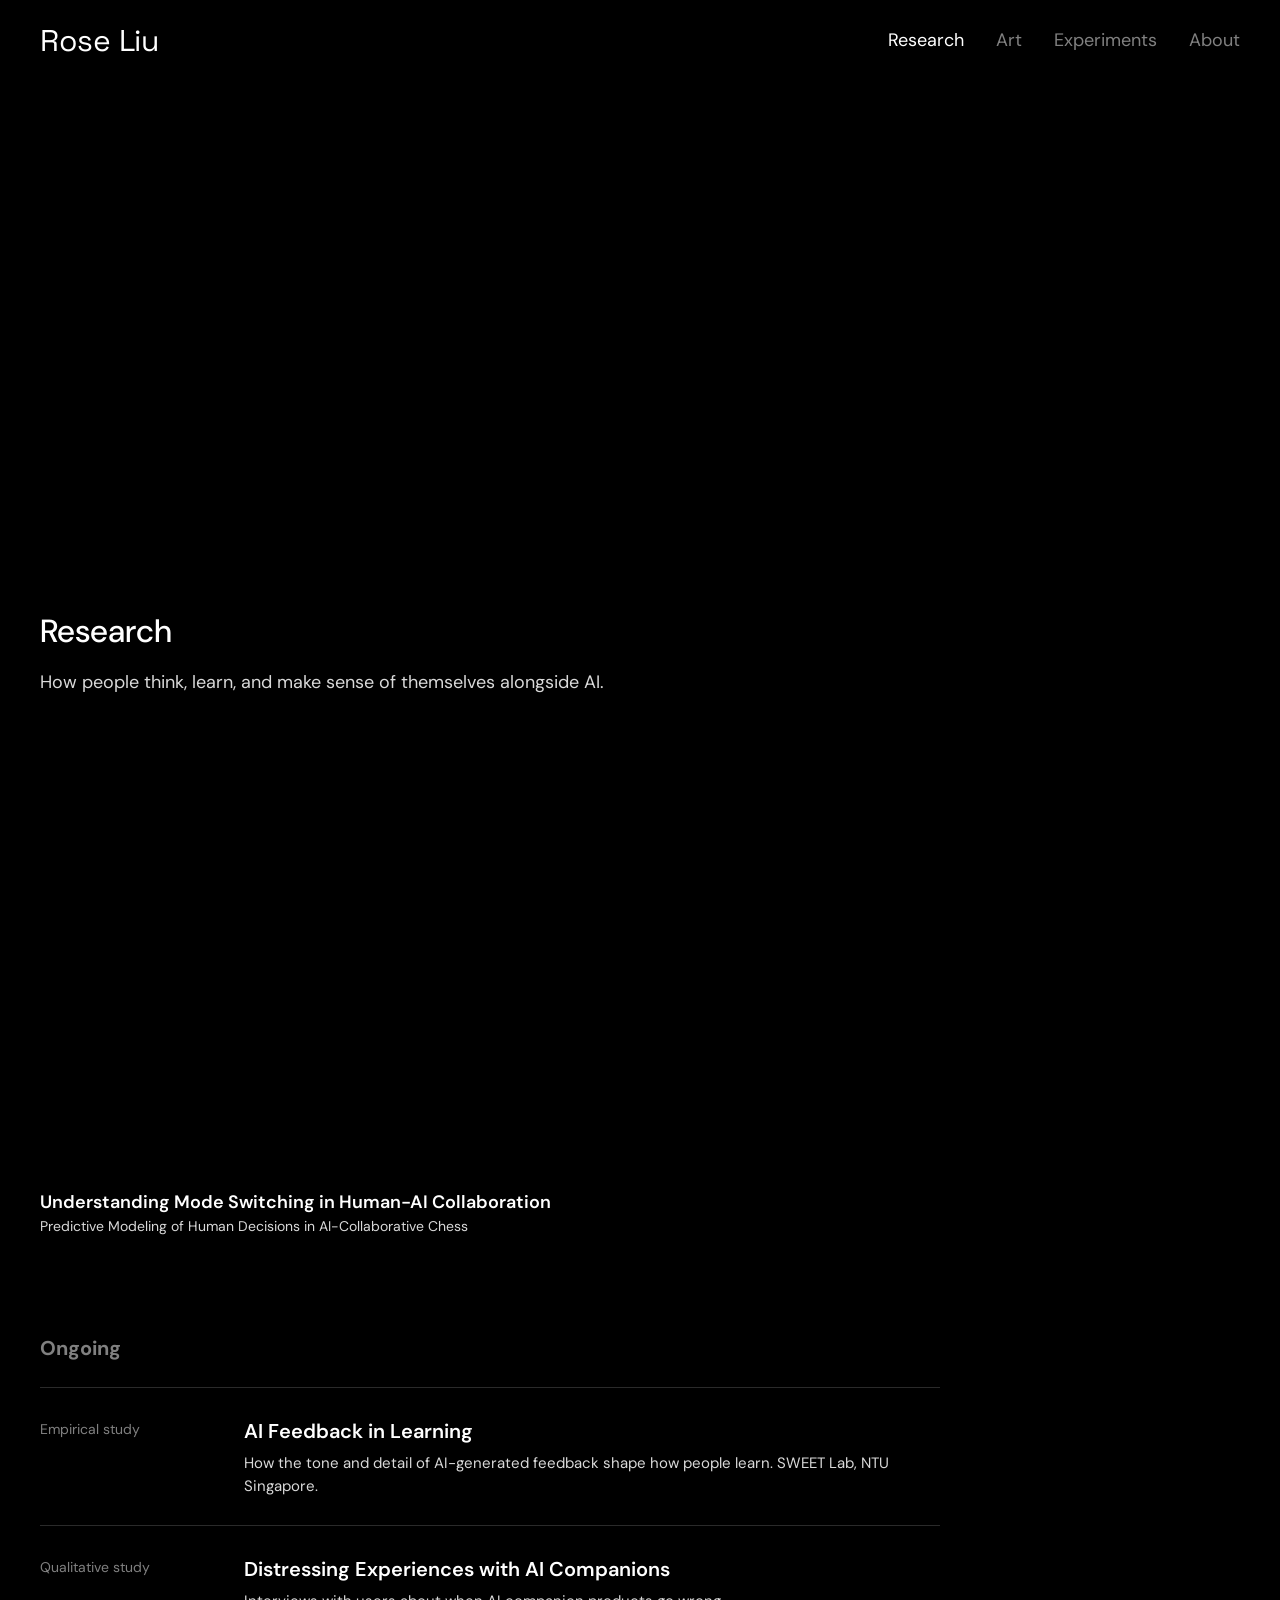
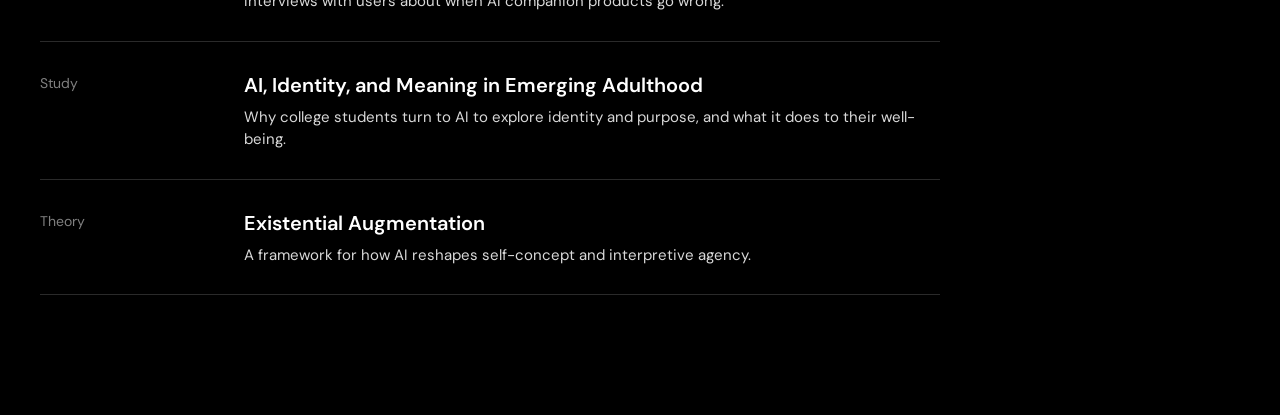
==== index.html @ 37576c98 "Add site pages and styles" ====
<!DOCTYPE html>
<html lang="en">
<head>
  <meta charset="utf-8">
  <meta name="viewport" content="width=device-width, initial-scale=1">
  <title>Rose Liu — Research</title>
  <meta name="description" content="Rose Liu — research on human-AI interaction, art, and experiments.">
  <link rel="preconnect" href="https://fonts.googleapis.com">
  <link rel="preconnect" href="https://fonts.gstatic.com" crossorigin>
  <link href="https://fonts.googleapis.com/css2?family=DM+Sans:opsz,wght@9..40,300;9..40,400;9..40,500;9..40,600&family=Space+Grotesk:wght@400&display=swap" rel="stylesheet">
  <link rel="stylesheet" href="style.css">
</head>
<body>
  <header class="site-header">
    <a class="name" href="./">Rose Liu</a>
    <nav class="site-nav">
      <a href="./" class="current">Research</a>
      <a href="art/">Art</a>
      <a href="experiments/">Experiments</a>
      <a href="about/">About</a>
    </nav>
  </header>

  <main>
    <video class="hero" src="assets/hero.mp4" poster="assets/hero-poster.png"
           autoplay muted loop playsinline></video>

    <section class="page-intro">
      <h1>Research</h1>
      <p>How people think, learn, and make sense of themselves alongside AI.</p>
    </section>

    <div class="grid">
      <div class="card">
        <video class="media" src="assets/mode-switching.mp4" autoplay muted loop playsinline></video>
        <h3>Understanding Mode Switching in Human-AI Collaboration</h3>
        <p>Predictive Modeling of Human Decisions in AI-Collaborative Chess</p>
      </div>
    </div>

    <h2 class="section-label">Ongoing</h2>
    <div class="list">
      <div class="list-item">
        <span class="tag">Empirical study</span>
        <div>
          <h3>AI Feedback in Learning</h3>
          <p>How the tone and detail of AI-generated feedback shape how people learn. SWEET Lab, NTU Singapore.</p>
        </div>
      </div>
      <div class="list-item">
        <span class="tag">Qualitative study</span>
        <div>
          <h3>Distressing Experiences with AI Companions</h3>
          <p>Interviews with users about when AI companion products go wrong.</p>
        </div>
      </div>
      <div class="list-item">
        <span class="tag">Study</span>
        <div>
          <h3>AI, Identity, and Meaning in Emerging Adulthood</h3>
          <p>Why college students turn to AI to explore identity and purpose, and what it does to their well-being.</p>
        </div>
      </div>
      <div class="list-item">
        <span class="tag">Theory</span>
        <div>
          <h3>Existential Augmentation</h3>
          <p>A framework for how AI reshapes self-concept and interpretive agency.</p>
        </div>
      </div>
    </div>
  </main>
</body>
</html>
---- style.css ----
/* Rose Liu — personal site */
:root {
  --bg: #000;
  --fg: #fff;
  --muted: #b8b8b8;
  --dim: #808080;
  --line: #2a2a2a;
}

* { box-sizing: border-box; margin: 0; padding: 0; }

html { scroll-behavior: smooth; }

body {
  background: var(--bg);
  color: var(--fg);
  font-family: "DM Sans", system-ui, -apple-system, "Segoe UI", sans-serif;
  -webkit-font-smoothing: antialiased;
  line-height: 1.5;
}

a { color: inherit; text-decoration: none; }
img, video { display: block; max-width: 100%; }

/* ---------- Header ---------- */
.site-header {
  position: sticky;
  top: 0;
  z-index: 10;
  height: 81px;
  display: flex;
  align-items: center;
  padding-left: clamp(24px, 18vw, 202px);
  background: rgba(0, 0, 0, 0.55);
  backdrop-filter: blur(14px);
  -webkit-backdrop-filter: blur(14px);
}
.site-header .name {
  font-family: "Space Grotesk", "DM Sans", sans-serif;
  font-size: 30px;
  font-weight: 400;
  letter-spacing: -0.01em;
}

/* ---------- Home ---------- */
.hero {
  width: 100%;
  height: 470px;
  object-fit: cover;
  background: #000;
}

.filters {
  display: flex;
  flex-wrap: wrap;
  gap: 12px 38px;
  padding: 18px 40px 0;
  font-size: 20px;
}
.filters button {
  background: none;
  border: 0;
  color: var(--dim);
  font: inherit;
  cursor: pointer;
  transition: color 0.2s;
}
.filters button:hover,
.filters button.active { color: var(--fg); }

.grid {
  display: grid;
  grid-template-columns: repeat(2, minmax(0, 1fr));
  gap: 110px 53px;
  padding: 140px 40px 120px;
}
.card { display: block; }
.card .media {
  width: 100%;
  aspect-ratio: 489 / 325;
  object-fit: cover;
  background: #000;
}
.card .media.contain { object-fit: contain; }
.card h3 {
  margin-top: 40px;
  font-size: 18px;
  font-weight: 600;
  white-space: nowrap;
  overflow: hidden;
  text-overflow: ellipsis;
}
.card p {
  font-size: 14px;
  color: #d9d9d9;
}
a.card:hover .media { opacity: 0.85; transition: opacity 0.2s; }
.card.hidden { display: none; }

/* ---------- Case study ---------- */
.case {
  max-width: 900px;
  margin: 0 auto;
  padding: 66px 24px 120px;
}
.case h1 { font-size: 32px; font-weight: 500; }
.case .subtitle {
  margin-top: 12px;
  font-size: 22px;
  font-weight: 300;
  color: #d9d9d9;
}
.case .lede {
  margin-top: 40px;
  font-size: 18px;
  font-weight: 400;
}
.meta {
  display: grid;
  grid-template-columns: repeat(4, 1fr);
  gap: 24px;
  margin-top: 54px;
  padding-bottom: 60px;
  border-bottom: 1px solid var(--line);
}
.meta h4 { font-size: 16px; font-weight: 500; font-style: italic; }
.meta p { font-size: 16px; color: var(--muted); }
.meta .collab { color: var(--dim); }

.case section { margin-top: 64px; }
.case h2 { font-size: 30px; font-weight: 500; margin-bottom: 24px; }
.case section p,
.case section li { font-size: 18px; margin-bottom: 16px; }
.case section ul { padding-left: 22px; margin-bottom: 24px; }
.case h3 { font-size: 20px; font-weight: 600; margin: 32px 0 12px; }
.case .figure { margin: 40px auto; width: 100%; }

.quotes { display: grid; gap: 16px; margin-top: 16px; }
.quotes blockquote {
  border-left: 2px solid #555;
  padding: 4px 0 4px 18px;
  color: #d9d9d9;
  font-style: italic;
  font-size: 17px;
}

.impl-item { margin-top: 28px; }
.impl-item h3 { margin: 0 0 8px; }
.impl-item h3::before { content: "| "; color: var(--dim); }

.demos {
  display: flex;
  justify-content: center;
  gap: 24px;
  margin-top: 40px;
}
.demos video { height: 361px; width: auto; border-radius: 12px; }

.back {
  display: inline-block;
  margin-top: 80px;
  color: var(--muted);
  font-size: 16px;
}
.back:hover { color: var(--fg); }

/* ---------- Responsive ---------- */
@media (max-width: 760px) {
  .hero { height: 300px; }
  .grid { grid-template-columns: 1fr; gap: 64px; padding: 64px 20px 80px; }
  .filters { padding: 18px 20px 0; font-size: 17px; gap: 8px 22px; }
  .card h3 { margin-top: 20px; white-space: normal; }
  .meta { grid-template-columns: repeat(2, 1fr); }
  .demos video { height: 280px; }
}

/* ---------- Nav (v2) ---------- */
.site-header { justify-content: space-between; padding-right: 40px; }
.site-nav { display: flex; gap: 32px; font-size: 18px; }
.site-nav a { color: var(--dim); transition: color 0.2s; }
.site-nav a:hover, .site-nav a.current { color: var(--fg); }

.page-intro { padding: 56px 40px 0; max-width: 820px; }
.page-intro h1 { font-size: 32px; font-weight: 500; }
.page-intro p { margin-top: 14px; font-size: 18px; color: #d9d9d9; }
.page-intro + .grid { padding-top: 72px; }

/* text-only research list */
.list { padding: 72px 40px 120px; max-width: 980px; }
.list-item { padding: 28px 0; border-top: 1px solid var(--line); display: grid; grid-template-columns: 180px 1fr; gap: 24px; }
.list-item:last-child { border-bottom: 1px solid var(--line); }
.list-item .tag { color: var(--dim); font-size: 14px; padding-top: 3px; }
.list-item h3 { font-size: 20px; font-weight: 600; }
.list-item p { font-size: 15px; color: #d9d9d9; margin-top: 6px; }
.section-label { padding: 80px 40px 0; font-size: 20px; color: var(--dim); }

.placeholder {
  width: 100%; aspect-ratio: 489 / 325; background: #111;
  border: 1px dashed #333; display: flex; align-items: center; justify-content: center;
  color: #555; font-size: 14px;
}

/* about */
.about { max-width: 760px; padding: 64px 40px 120px; }
.about p { font-size: 19px; margin-bottom: 22px; color: #e6e6e6; }
.about h2 { font-size: 16px; font-weight: 500; color: var(--dim); margin: 48px 0 12px; text-transform: uppercase; letter-spacing: 0.08em; }
.about ul { list-style: none; }
.about li { font-size: 17px; margin-bottom: 8px; }
.about a { border-bottom: 1px solid #555; }
.about a:hover { border-color: #fff; }

@media (max-width: 760px) {
  .site-header { flex-direction: column; justify-content: center; align-items: flex-start; height: auto; padding: 14px 20px; gap: 6px; }
  .site-header .name { font-size: 24px; }
  .site-nav { gap: 20px; font-size: 16px; }
  .page-intro, .list, .about, .section-label { padding-left: 20px; padding-right: 20px; }
  .list-item { grid-template-columns: 1fr; gap: 6px; }
}
.site-header { padding-left: 40px; }
.grid:has(+ .section-label) { padding-bottom: 0; }
.section-label { padding-top: 96px; }
.section-label + .list { padding-top: 24px; }
@media (max-width: 760px) { .site-header { padding-left: 20px; } }
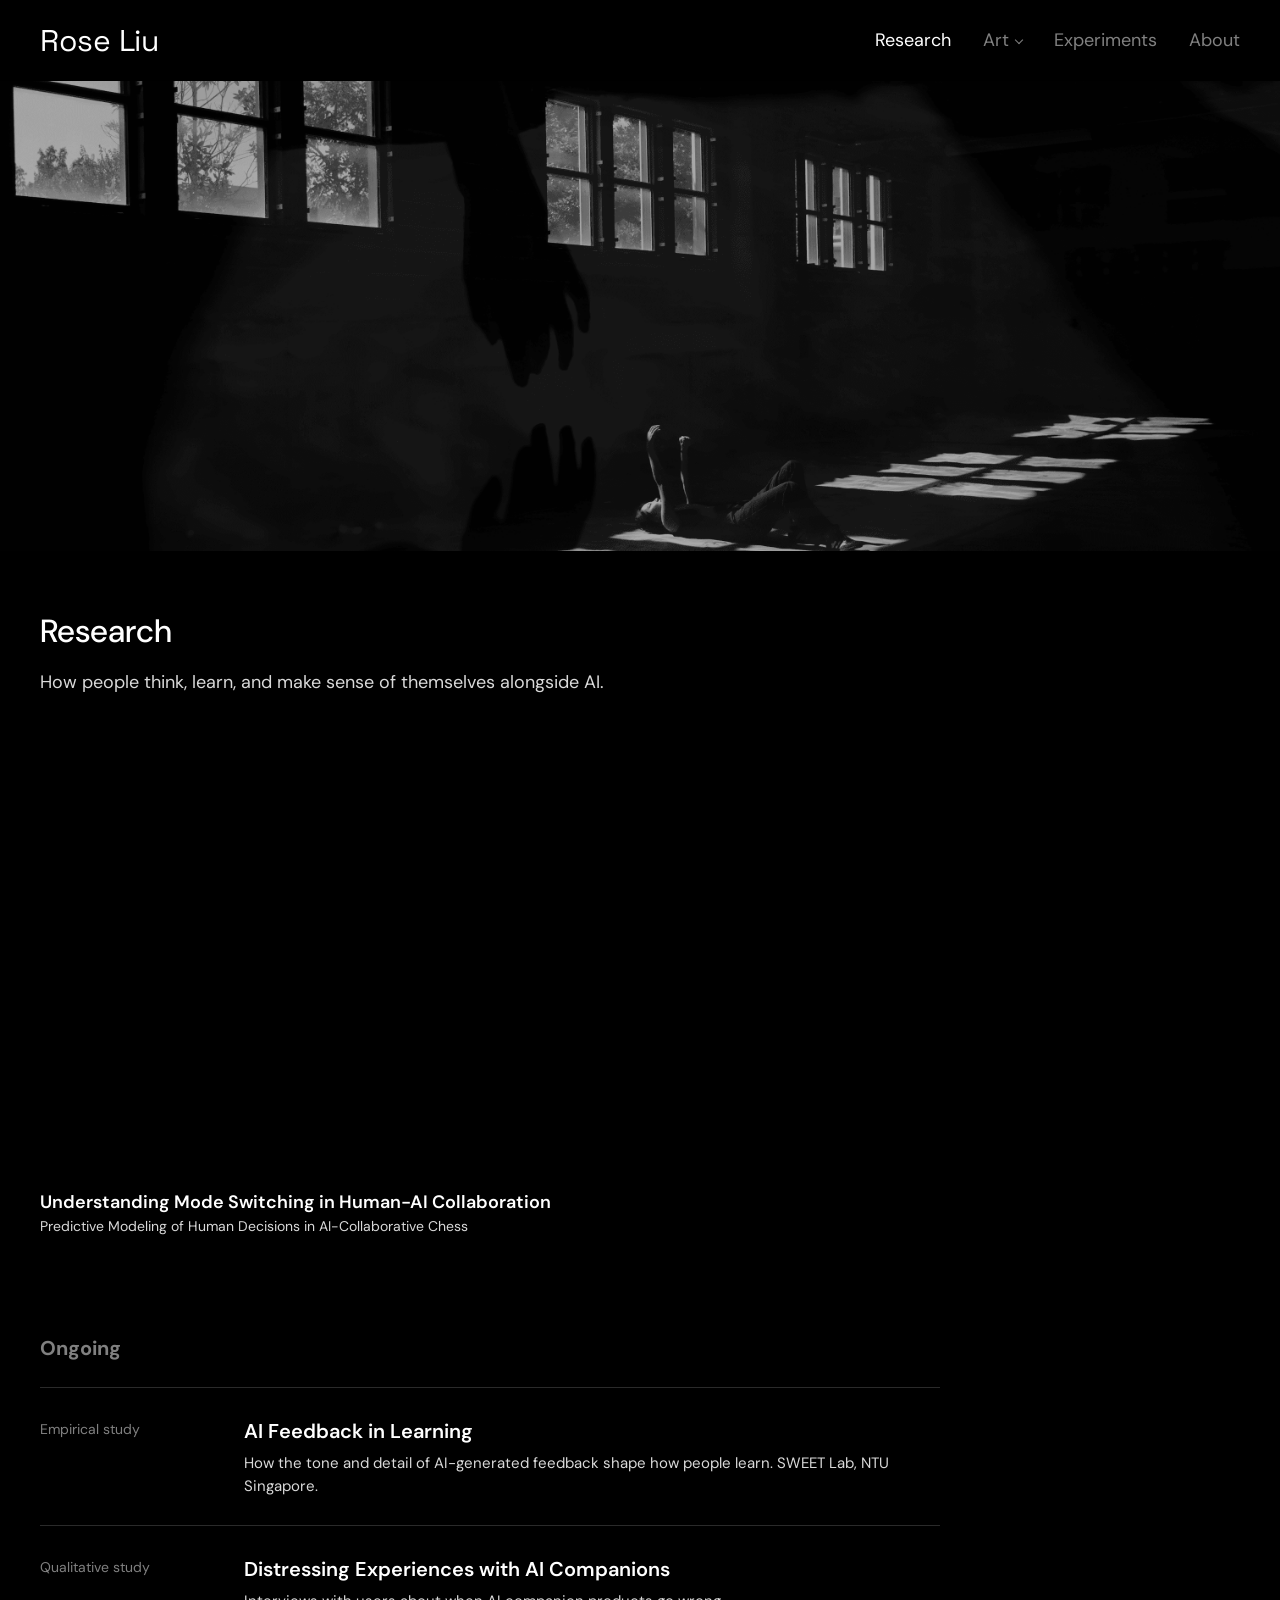
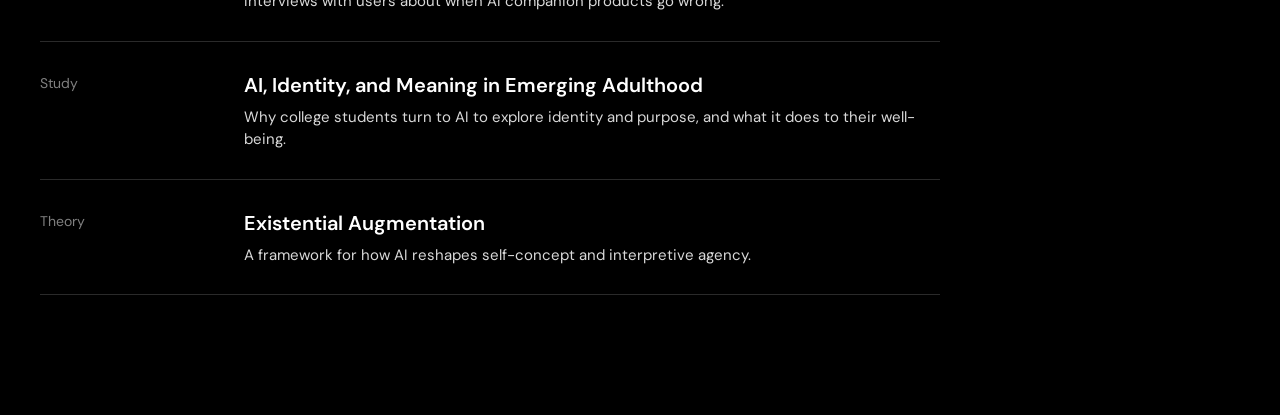
==== commit c02a4ce4: "Art dropdown menu, shared site script, styles" ====
--- a/index.html
+++ b/index.html
@@ -8,14 +8,21 @@
   <link rel="preconnect" href="https://fonts.googleapis.com">
   <link rel="preconnect" href="https://fonts.gstatic.com" crossorigin>
   <link href="https://fonts.googleapis.com/css2?family=DM+Sans:opsz,wght@9..40,300;9..40,400;9..40,500;9..40,600&family=Space+Grotesk:wght@400&display=swap" rel="stylesheet">
-  <link rel="stylesheet" href="style.css">
+  <link rel="stylesheet" href="style.css?v=5">
 </head>
 <body>
   <header class="site-header">
     <a class="name" href="./">Rose Liu</a>
     <nav class="site-nav">
       <a href="./" class="current">Research</a>
-      <a href="art/">Art</a>
+      <div class="nav-drop">
+        <button class="nav-drop-btn" aria-haspopup="true" aria-expanded="false">Art</button>
+        <div class="nav-menu">
+          <a href="works/">Film &amp; Sound</a>
+          <a href="stills/">Photography</a>
+          <a href="editorial/">Editorials</a>
+        </div>
+      </div>
       <a href="experiments/">Experiments</a>
       <a href="about/">About</a>
     </nav>
@@ -70,5 +77,6 @@
       </div>
     </div>
   </main>
+  <script src="site.js?v=5"></script>
 </body>
 </html>
--- a/style.css
+++ b/style.css
@@ -221,3 +221,140 @@
 .section-label { padding-top: 96px; }
 .section-label + .list { padding-top: 24px; }
 @media (max-width: 760px) { .site-header { padding-left: 20px; } }
+
+/* ---------- Art works (v3) ---------- */
+.works-grid { padding-top: 64px; gap: 72px 53px; }
+.works-grid .card .media { aspect-ratio: auto; height: auto; }
+.works-grid .card h3 { margin-top: 20px; }
+.works-grid .card p { color: var(--muted); font-size: 13px; }
+
+.work-hero { width: 100%; max-height: 82vh; object-fit: cover; }
+.work-hero.contain { object-fit: contain; max-height: none; }
+.work-hero.video { max-width: 800px; margin: 0 auto; max-height: none; }
+.work { padding: 56px 50px 120px; max-width: 1110px; }
+.work h1 { font-size: 36px; font-weight: 600; letter-spacing: 0.01em; }
+.work .meta-lines { margin-top: 16px; font-size: 14px; color: var(--muted); line-height: 1.6; }
+.work audio { width: 100%; margin-top: 40px; }
+.work .label { margin: 56px 0 18px; font-size: 12px; letter-spacing: 0.08em; text-transform: uppercase; color: var(--muted); }
+.work .statement p { font-size: 16px; line-height: 1.65; margin-bottom: 22px; color: #e6e6e6; }
+.work .credit p { font-size: 13px; color: var(--muted); line-height: 1.6; }
+.gallery { display: grid; grid-template-columns: repeat(2, minmax(0, 1fr)); gap: 18px; padding: 0 50px 120px; }
+.gallery img { width: 100%; height: auto; }
+
+/* experiments gallery */
+.exp-grid { display: grid; grid-template-columns: repeat(2, minmax(0, 1fr)); gap: 24px; padding: 64px 40px 40px; }
+.exp-grid > * { width: 100%; aspect-ratio: 511 / 260; object-fit: cover; background: #000; }
+
+@media (max-width: 760px) {
+  .work { padding: 40px 20px 80px; }
+  .work h1 { font-size: 28px; }
+  .gallery, .exp-grid { grid-template-columns: 1fr; padding-left: 20px; padding-right: 20px; }
+}
+
+/* ---------- Experiments lightbox (v4) ---------- */
+.exp-item { position: relative; margin: 0; cursor: zoom-in; overflow: hidden; background: #000; aspect-ratio: 511 / 260; }
+.exp-grid > .exp-item { aspect-ratio: 511 / 260; }
+.exp-item > video, .exp-item > img { width: 100%; height: 100%; object-fit: cover; transition: transform .4s ease, opacity .3s; }
+.exp-item:hover > video, .exp-item:hover > img { transform: scale(1.02); opacity: .9; }
+.exp-item figcaption { display: none; }
+.exp-item:focus-visible { outline: 1px solid #fff; outline-offset: 3px; }
+
+.lightbox { position: fixed; inset: 0; z-index: 100; background: rgba(0,0,0,.94); display: none;
+  flex-direction: column; align-items: center; justify-content: center; padding: 48px 24px; cursor: zoom-out; }
+.lightbox.open { display: flex; }
+.lightbox .lb-media { max-width: min(1200px, 92vw); max-height: 74vh; }
+.lightbox .lb-media > * { max-width: 100%; max-height: 74vh; display: block; margin: 0 auto; }
+.lightbox .lb-cap { max-width: 640px; margin-top: 22px; text-align: center; cursor: auto; }
+.lightbox .lb-cap strong { display: block; font-size: 17px; font-weight: 500; }
+.lightbox .lb-cap span { display: block; margin-top: 6px; font-size: 14px; color: var(--muted); line-height: 1.6; }
+.lightbox .lb-btn { position: absolute; background: none; border: 0; color: #aaa; font: 300 34px/1 "DM Sans", sans-serif; cursor: pointer; padding: 12px; }
+.lightbox .lb-btn:hover { color: #fff; }
+.lb-close { top: 14px; right: 18px; }
+.lb-prev { left: 12px; top: 50%; transform: translateY(-50%); }
+.lb-next { right: 12px; top: 50%; transform: translateY(-50%); }
+
+/* ---------- About: profile + journey (v4) ---------- */
+.about-top { display: grid; grid-template-columns: 300px 1fr; gap: 56px; align-items: start; }
+.about-top img { width: 100%; height: auto; }
+.about-top .bio p:first-child { margin-top: 0; }
+.places { display: flex; flex-wrap: wrap; gap: 10px 28px; margin-top: 8px; font-size: 14px; color: var(--muted); }
+.places b { color: var(--fg); font-weight: 500; margin-right: 6px; }
+
+.journey { margin-top: 24px; }
+.journey-filters { display: flex; gap: 8px; flex-wrap: wrap; margin-bottom: 8px; }
+.journey-filters button { background: none; border: 1px solid #333; color: var(--muted); border-radius: 999px;
+  padding: 5px 14px; font: 13px "DM Sans", sans-serif; cursor: pointer; transition: all .2s; }
+.journey-filters button:hover { border-color: #777; color: #fff; }
+.journey-filters button.active { background: #fff; border-color: #fff; color: #000; }
+.tl { list-style: none; }
+.tl li { display: grid; grid-template-columns: 150px 1fr; gap: 24px; padding: 22px 0; border-top: 1px solid var(--line); }
+.tl li[hidden] { display: none; }
+.tl .when { font-size: 13px; color: var(--dim); padding-top: 3px; }
+.tl .kind { display: inline-block; font-size: 11px; letter-spacing: .08em; text-transform: uppercase; color: var(--dim); margin-bottom: 4px; }
+.tl h3 { font-size: 17px; font-weight: 500; }
+.tl h3 em { font-style: italic; font-weight: 400; }
+.tl p { font-size: 14px !important; color: var(--muted) !important; margin: 4px 0 0 !important; line-height: 1.55; }
+
+.about.wide { max-width: 1000px; }
+
+@media (max-width: 760px) {
+  .about-top { grid-template-columns: 1fr; gap: 28px; }
+  .about-top img { max-width: 260px; }
+  .tl li { grid-template-columns: 1fr; gap: 4px; }
+  .lb-prev, .lb-next { top: auto; bottom: 10px; transform: none; }
+}
+
+/* ---------- Art dropdown (v5) ---------- */
+.nav-drop { position: relative; }
+.nav-drop-btn { background: none; border: 0; padding: 0; font: inherit; color: var(--dim); cursor: pointer; transition: color .2s; }
+.nav-drop-btn::after { content: ""; display: inline-block; width: 5px; height: 5px; margin-left: 7px; vertical-align: 3px;
+  border-right: 1.5px solid currentColor; border-bottom: 1.5px solid currentColor; transform: rotate(45deg); }
+.nav-drop-btn:hover, .nav-drop-btn.current, .nav-drop.open .nav-drop-btn { color: var(--fg); }
+.nav-menu { position: absolute; top: 100%; left: -16px; padding-top: 14px; display: none; min-width: 180px; z-index: 20; }
+.nav-menu::before { content: ""; position: absolute; inset: 14px 0 0; background: rgba(12,12,12,.96); border: 1px solid #222;
+  backdrop-filter: blur(14px); -webkit-backdrop-filter: blur(14px); z-index: -1; }
+.nav-menu a { display: block; padding: 10px 16px; font-size: 15px; color: var(--muted); white-space: nowrap; }
+.nav-menu a:first-child { padding-top: 14px; }
+.nav-menu a:last-child { padding-bottom: 14px; }
+.nav-menu a:hover { color: var(--fg); }
+.nav-drop.open .nav-menu { display: block; }
+@media (hover: hover) { .nav-drop:hover .nav-menu, .nav-drop:focus-within .nav-menu { display: block; } }
+
+/* lightbox items in general */
+.lb-item { margin: 0; cursor: zoom-in; }
+.lb-item:focus-visible { outline: 1px solid #fff; outline-offset: 3px; }
+.lb-item img { transition: opacity .3s; }
+.lb-item:hover img { opacity: .88; }
+
+/* ---------- Photography (stills) ---------- */
+.stills { max-width: 1060px; margin: 0 auto; padding: 48px 40px 120px; display: grid; gap: 22px; }
+.stills-row { display: grid; gap: 22px; }
+.stills-row.p { grid-template-columns: repeat(4, minmax(0, 1fr)); }
+.stills-row.l { grid-template-columns: repeat(3, minmax(0, 1fr)); }
+.stills-row img { width: 100%; height: 100%; object-fit: cover; }
+.stills-row.p img { aspect-ratio: 235 / 300; }
+.stills-row.l img { aspect-ratio: 3 / 2; }
+
+/* ---------- Editorials ---------- */
+.ed-set { padding: 56px 40px 0; }
+.ed-set:last-of-type { padding-bottom: 120px; }
+.ed-set h2 { font-size: 22px; font-weight: 500; margin-bottom: 20px; }
+.ed-track { display: flex; gap: 20px; overflow-x: auto; scroll-snap-type: x mandatory; padding-bottom: 14px;
+  scrollbar-width: thin; scrollbar-color: #444 transparent; }
+.ed-track .lb-item { flex: 0 0 min(1100px, 86vw); scroll-snap-align: start; }
+.ed-track img { width: 100%; height: auto; }
+
+@media (max-width: 760px) {
+  .nav-menu { left: -12px; }
+  .stills { padding: 32px 20px 80px; gap: 12px; }
+  .stills-row { gap: 12px; }
+  .stills-row.p { grid-template-columns: repeat(2, minmax(0, 1fr)); }
+  .stills-row.l { grid-template-columns: 1fr; }
+  .ed-set { padding: 40px 20px 0; }
+  .ed-track .lb-item { flex-basis: 90vw; }
+}
+/* dropdown: solid panel */
+.nav-menu { top: calc(100% + 12px); padding: 6px 0; background: #0c0c0c; border: 1px solid #262626; }
+.nav-menu::before { content: none; }
+.nav-menu a, .nav-menu a:first-child, .nav-menu a:last-child { padding: 10px 16px; }
+.nav-drop::after { content: ""; position: absolute; left: -16px; right: -16px; top: 100%; height: 14px; }
